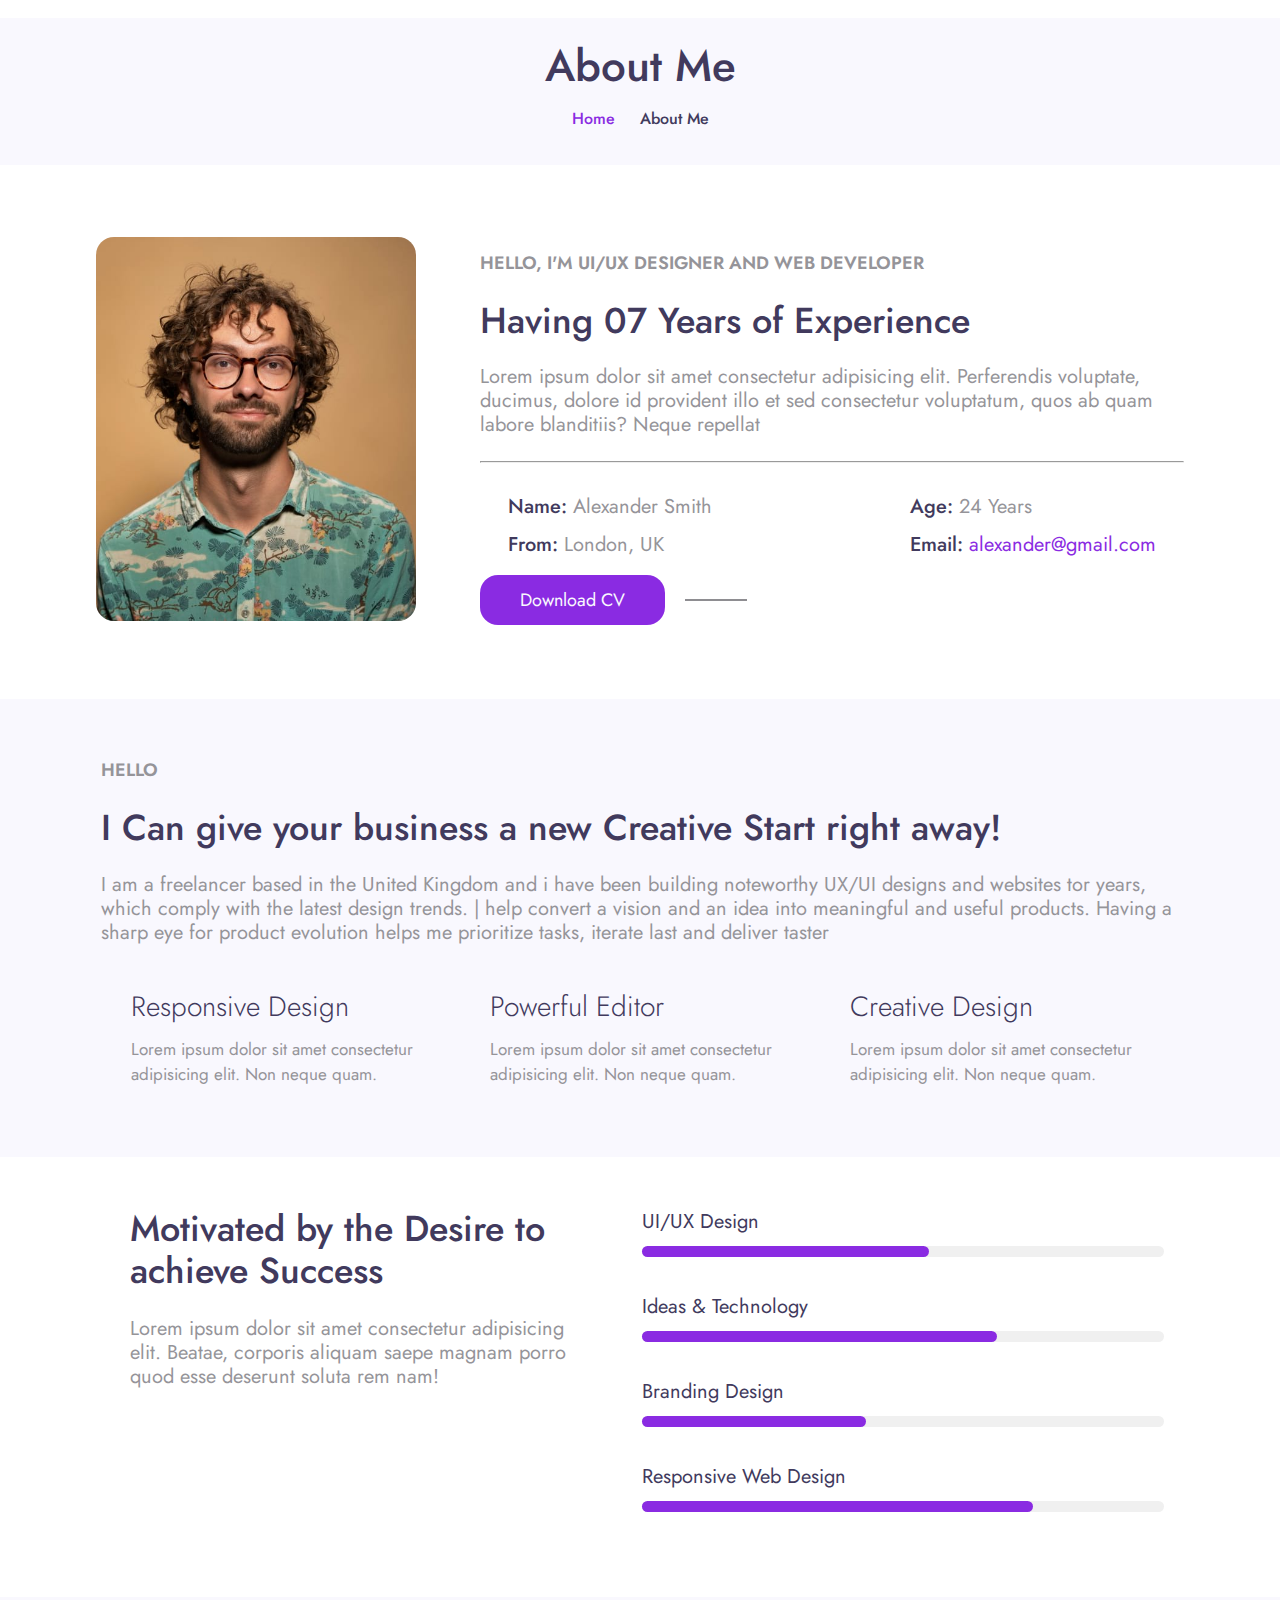
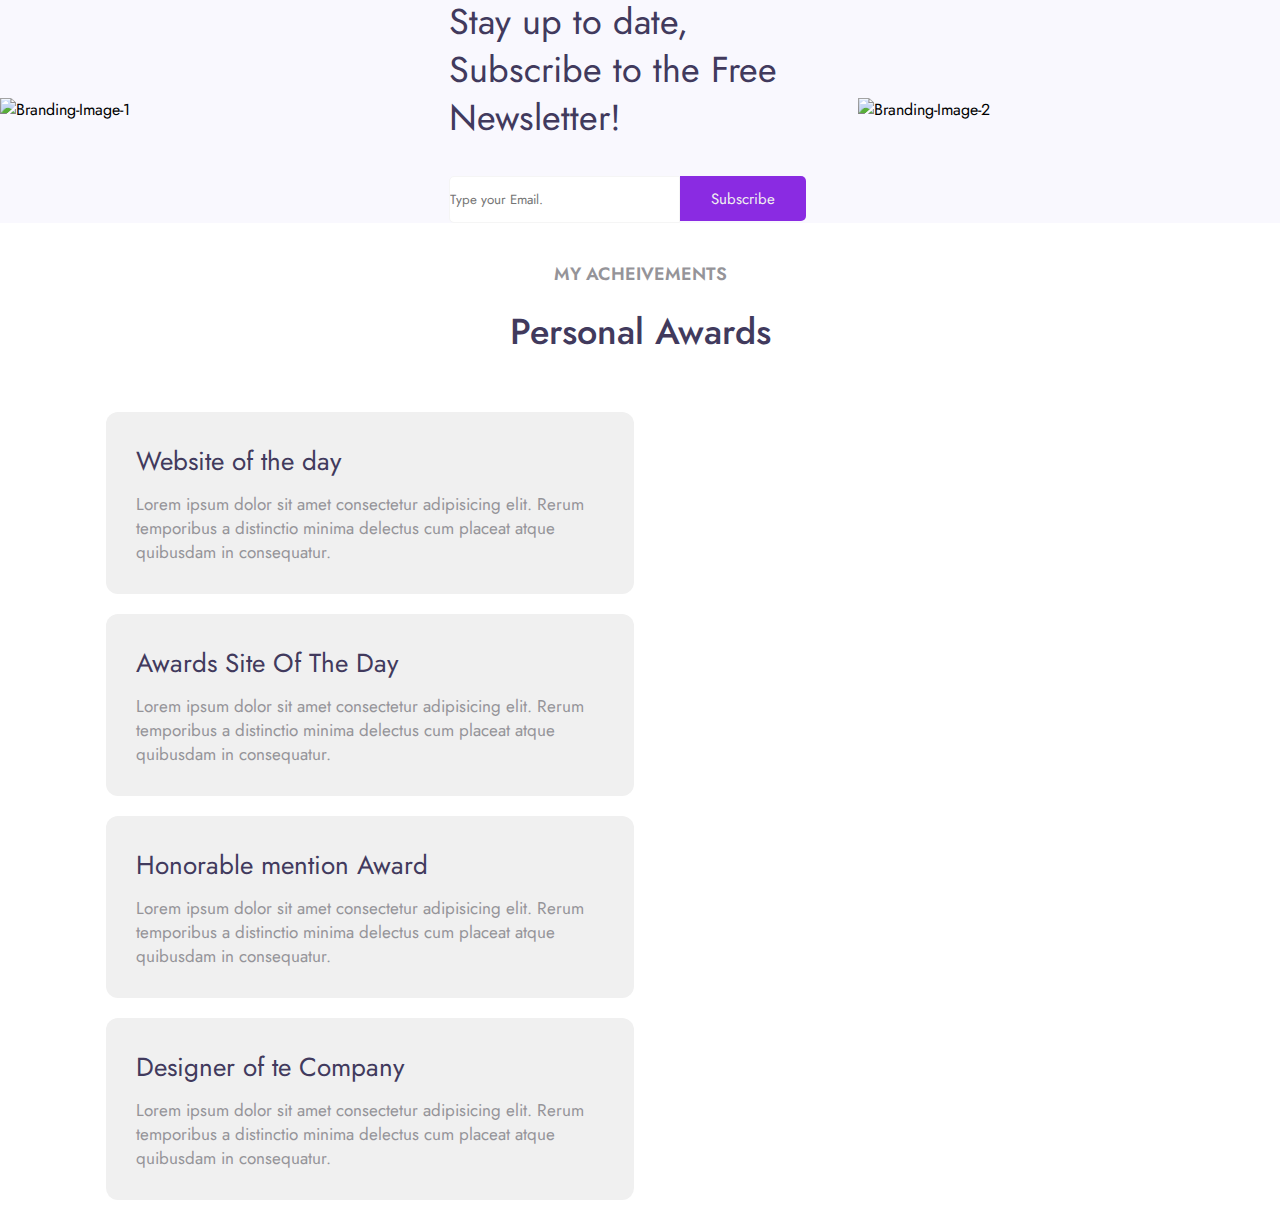
==== about.html @ d148cbe2 "Main Page and About Page Design Done" ====
<!DOCTYPE html>
<html lang="en">
  <head>
    <meta charset="UTF-8" />
    <meta name="viewport" content="width=device-width, initial-scale=1.0" />
    <title>About Me</title>
    <link rel="preconnect" href="https://fonts.googleapis.com" />
    <link rel="preconnect" href="https://fonts.gstatic.com" crossorigin />
    <link
      href="https://fonts.googleapis.com/css2?family=DM+Sans:wght@500;700&family=Great+Vibes&family=Inconsolata:wght@500;600;700;800&family=Inter:wght@500;600;700;800&family=Jost:wght@200;300;400;500;600;700&display=swap"
      rel="stylesheet"
    />
    <link
      rel="stylesheet"
      href="https://cdnjs.cloudflare.com/ajax/libs/font-awesome/6.4.0/css/all.min.css"
      integrity="sha512-iecdLmaskl7CVkqkXNQ/ZH/XLlvWZOJyj7Yy7tcenmpD1ypASozpmT/E0iPtmFIB46ZmdtAc9eNBvH0H/ZpiBw=="
      crossorigin="anonymous"
      referrerpolicy="no-referrer"
    />
    <link rel="stylesheet" href="about_style.css" />
    <link rel="stylesheet" href="style.css" />
  </head>

  <body>
    <header>
      <h1 class="header"></h1>
      <div class="about_header">
        <h2>About Me</h2>
        <div class="back_home">
          <a href=".../../index.html" style="color: blueviolet">Home</a>
          <a href="#" style="color: blueviolet"
            ><i class="fa-solid fa-arrow-right"></i
          ></a>
          <a href="#">About Me</a>
        </div>
      </div>
    </header>
    <!-- Download CV section start -->
    <section class="download-cv">
      <div class="container">
        <div class="cv">
          <div class="cv2-img">
            <img src="./images/myphoto1.jpg" alt="my-photo" />
          </div>
          <div class="my-desc">
            <h3 class="head-2">Hello, I'm UI/UX Designer and Web Developer</h3>
            <h1 class="head-1">Having 07 Years of Experience</h1>
            <p class="common-p">
              Lorem ipsum dolor sit amet consectetur adipisicing elit.
              Perferendis voluptate, ducimus, dolore id provident illo et sed
              consectetur voluptatum, quos ab quam labore blanditiis? Neque
              repellat
            </p>
            <hr />
            <div class="cv-details">
              <ul>
                <li>Name: <span>Alexander Smith</span></li>
                <li>From: <span>London, UK</span></li>
              </ul>
              <ol>
                <li>Age: <span>24 Years</span></li>
                <li>
                  Email:
                  <span style="color: blueviolet">alexander@gmail.com</span>
                </li>
              </ol>
            </div>
            <!-- <p class="clear-fix"></p> -->
            <div class="buttons">
              <div class="button">
                <a href="#">Download CV</a>
              </div>
              <div class="social-net">
                <hr class="hiphen" />
                <a href="#"><i class="fa-brands fa-twitter"></i></a>
                <a href="#"><i class="fa-brands fa-instagram"></i></a>
                <a href="#"><i class="fa-brands fa-facebook"></i></a>
                <a href="#"><i class="fa-brands fa-linkedin"></i></a>
              </div>
            </div>
          </div>
        </div>
      </div>
    </section>
    <!-- Download CV section end -->
    <!-- job-intro start -->
    <section class="job-intro">
      <div class="container">
        <div class="resume">
          <h3 class="head-2">HELLO</h3>
          <h1 class="head-1">
            I Can give your business a new Creative Start right away!
          </h1>
          <p class="common-p">
            I am a freelancer based in the United Kingdom and i have been
            building noteworthy UX/UI designs and websites tor years, which
            comply with the latest design trends. | help convert a vision and an
            idea into meaningful and useful products. Having a sharp eye for
            product evolution helps me prioritize tasks, iterate last and
            deliver taster
          </p>
          <div class="my-designs">
            <div class="designs">
              <i class="fa-solid fa-laptop"></i>
              <div class="design-details">
                <h2>Responsive Design</h2>
                <p>
                  Lorem ipsum dolor sit amet consectetur adipisicing elit. Non
                  neque quam.
                </p>
              </div>
            </div>
            <div class="designs">
              <i class="fa-solid fa-pen-to-square"></i>
              <div class="design-details">
                <h2>Powerful Editor</h2>
                <p>
                  Lorem ipsum dolor sit amet consectetur adipisicing elit. Non
                  neque quam.
                </p>
              </div>
            </div>
            <div class="designs">
              <i class="fa-solid fa-desktop"></i>
              <div class="design-details">
                <h2>Creative Design</h2>
                <p>
                  Lorem ipsum dolor sit amet consectetur adipisicing elit. Non
                  neque quam.
                </p>
              </div>
            </div>
          </div>
        </div>
      </div>
    </section>
    <!-- job-intro end -->
    <!-- progress-bar Start-->
    <section class="progress-section">
      <div class="container">
        <div class="progress-details">
          <div class="progress-1">
            <h2 class="head-1">Motivated by the Desire to achieve Success</h2>
            <p class="common-p">
              Lorem ipsum dolor sit amet consectetur adipisicing elit. Beatae,
              corporis aliquam saepe magnam porro quod esse deserunt soluta rem
              nam!
            </p>
          </div>

          <div class="skills">
            <div class="skill">
              <div class="skill-title">UI/UX Design</div>
              <div class="progress-bar">
                <div class="progress progress-ui"></div>
              </div>
            </div>
            <div class="skill">
              <div class="skill-title">Ideas & Technology</div>
              <div class="progress-bar">
                <div class="progress progress-idea"></div>
              </div>
            </div>
            <div class="skill">
              <div class="skill-title">Branding Design</div>
              <div class="progress-bar">
                <div class="progress progress-branding"></div>
              </div>
            </div>
            <div class="skill">
              <div class="skill-title">Responsive Web Design</div>
              <div class="progress-bar">
                <div class="progress progress-web"></div>
              </div>
            </div>
          </div>
        </div>
      </div>
    </section>
    <!-- progress-bar end -->
    <!-- subscribe start  -->
    <section class="subscribe">
      <div class="subscribe-branding">
        <img src="../Assignment-1/images/g5.jpg" alt="Branding-Image-1" />
      </div>
      <div class="subscribe-branding">
        <div class="subscribe-details">
          <p>Stay up to date, Subscribe to the Free Newsletter!</p>
          <input type="text" placeholder="Type your Email." /><button
            type="button"
          >
            <a href="#">Subscribe</a>
          </button>
        </div>
      </div>
      <div class="subscribe-branding">
        <img src="../Assignment-1/images/g3.jpg" alt="Branding-Image-2" />
      </div>
    </section>
    <!-- subscribe end  -->
    <!-- my achievement start  -->
    <section class="acheivements">
      <div class="container">
        <div class="achievement-head">
          <h2 class="head-2">MY ACHEIVEMENTS</h2>
          <h4 class="head-1">Personal Awards</h4>
        </div>
        <div class="my-acheivement">
          <div class="my-acheive">
            <div class="acheive">
              <i class="fa-solid fa-earth-americas"></i>
              <h4 class="head-1">Website of the day</h4>
              <p class="common-p">
                Lorem ipsum dolor sit amet consectetur adipisicing elit. Rerum
                temporibus a distinctio minima delectus cum placeat atque
                quibusdam in consequatur.
              </p>
            </div>
          </div>
          <div class="my-acheive">
            <div class="acheive">
              <i class="fa-solid fa-laptop"></i>
              <h4 class="head-1">Awards Site Of The Day</h4>
              <p class="common-p">
                Lorem ipsum dolor sit amet consectetur adipisicing elit. Rerum
                temporibus a distinctio minima delectus cum placeat atque
                quibusdam in consequatur.
              </p>
            </div>
          </div>
          <div class="my-acheive">
            <div class="acheive">
              <i class="fa-solid fa-trophy"></i>
              <h4 class="head-1">Honorable mention Award</h4>
              <p class="common-p">
                Lorem ipsum dolor sit amet consectetur adipisicing elit. Rerum
                temporibus a distinctio minima delectus cum placeat atque
                quibusdam in consequatur.
              </p>
            </div>
          </div>
          <div class="my-acheive">
            <div class="acheive">
              <i class="fa-solid fa-laptop"></i>
              <h4 class="head-1">Designer of te Company</h4>
              <p class="common-p">
                Lorem ipsum dolor sit amet consectetur adipisicing elit. Rerum
                temporibus a distinctio minima delectus cum placeat atque
                quibusdam in consequatur.
              </p>
            </div>
          </div>
        </div>
      </div>
    </section>
    <!-- my achievement end  -->
  </body>
</html>
---- about_style.css ----
* {
  margin: 0;
  padding: 0;
}

body {
  font-family: "Jost", sans-serif;
}

a {
  text-decoration: none;
}

.container {
  width: 85%;
  height: auto;
}

.header {
  background: white;
  box-shadow: 0px 3px 6px 0px #0c1a2351;
  height: 18px;
  width: auto;
}

.about_header {
  background: #f9f8fe;
  text-align: center;
  padding: 20px 0px;
}

.about_header h2 {
  color: #413a5d;
  font-size: 44px;
  line-height: 56px;
  font-weight: 500;
}

.back_home {
  padding: 12px 0px;
}

.back_home a {
  color: #413a5d;
  font-size: 16px;
  line-height: 26px;
  font-weight: 500;
}

.back_home a:hover {
  transition: 700ms;
  color: blueviolet;
}

.back_home a i {
  font-size: 12px;
  margin: 0px 10px;
  font-weight: 600;
}

.cv2-img {
  width: 68%;
  margin-right: 40px;
}

.cv2-img img {
  border-radius: 18px;
  width: 100%;
  height: 100%;
}

.cv-details {
  display: flex;
  align-items: flex-start;
  justify-content: space-between;
  margin: 20px 0px;
}

ul li,
ol li {
  margin: 10px 28px;
  list-style: none;
  color: #413a5d;
  font-size: 20px;
  line-height: 28px;
  font-weight: 500;
}

ul li span,
ol li span {
  color: #959499;
  font-weight: 400;
}

.buttons {
  display: flex;
  align-items: center;
  justify-content: flex-start;
}

.social-net {
  display: flex;
  align-items: center;
  justify-content: space-between;
}

.social-net a {
  margin-left: 28px;
  font-size: 25px;
  color: #8e8d91;
}

.social-net .hiphen {
  border: 1px solid;
  height: 2%;
  width: 60px;
  margin: 0px 20px;
  color: #8e8d91;
}

.job-intro {
  background: #f9f8fe;
}

.my-designs {
  display: flex;
  align-items: center;
  justify-content: space-between;
  margin-top: 32px;
}

.designs {
  display: flex;
  align-items: baseline;
  justify-content: space-between;
}

.designs i {
  color: blueviolet;
  font-size: 28px;
}

.design-details {
  margin-left: 30px;
}

.design-details h2 {
  color: #413a5d;
  font-size: 28px;
  line-height: 40px;
  font-weight: 300;
}

.resume .design-details p {
  margin: 0px 0px;
  font-size: 17px;
  font-weight: 400;
  line-height: 25px;
  color: #959499;
}

/* progress bar  */

.progress-details {
  display: flex;
  align-items: flex-start;
  justify-content: space-between;
}

.progress-1 {
  width: 42%;
  margin: 50px auto;
}

.progress-1 p {
  margin-top: 16px;
  padding-top: 10px;
}

.skills {
  width: 48%;
  margin: 50px 20px;
}

.skill {
  margin-bottom: 20px;
}

.skill-title {
  color: #413a5d;
  font-size: 20px;
  font-weight: 400px;
  margin-bottom: 10px;
}

.progress-bar {
  background-color: #f0f0f0;
  height: 11px;
  border-radius: 10px;
  margin-bottom: 35px;
  position: relative;
}

.progress {
  background-color: blueviolet;
  height: 100%;
  border-radius: 15px;
  /* width: 70%; */
  transition: width 0.5s ease;
}

.progress-ui {
  width: 55%;
}

.progress-idea {
  width: 68%;
}

.progress-branding {
  width: 43%;
}

.progress-web {
  width: 75%;
}

/* Subscribe  */

.subscribe {
  display: flex;
  align-items: center;
  justify-content: space-between;
  background-color: #f9f8fe;
}

.subscribe-branding {
  width: 33%;
  height: auto;
}

.subscribe-branding img {
  width: 100%;
  height: 100%;
}

.subscribe-branding .subscribe-details {
  margin: 0px 20px;
}

.subscribe-details p {
  color: #413a5d;
  font-size: 36px;
  font-weight: 400;
  line-height: 48px;
  margin-bottom: 35px;
}

.subscribe-details input {
  border-radius: 5px 0px 0px 5px;
  height: 45px;
  width: 60%;
  border: 1px solid whitesmoke;
}

.subscribe-details button {
  font-size: 15px;
  height: 45px;
  width: 33%;
  background-color: blueviolet;
  border-radius: 0px 5px 5px 0px;
  border: none;
}

.subscribe-details button a {
  color: #f0f0f0;
}

.acheivements {
  margin: 20px 0px;
}

.achievement-head {
  margin: 20px 0px;
  padding: 20px 0px;
  text-align: center;
}

.my-acheivement {
  display: flex;
  flex-direction: row;
  flex-wrap: wrap;
  align-items: center;
  justify-content: space-between;
}

.my-acheive {
  background-color: #f0f0f0;
  border-radius: 12px;
  margin: 10px;
  padding: 30px;
  width: 43%;
}

.my-acheive i {
  font-size: 22px;
  color: blueviolet;
  margin-bottom: 20px;
}

.my-acheivement .my-acheive h4 {
  font-size: 26px;
  line-height: 38px;
  font-weight: 400;
  margin-bottom: 12px;
}

.my-acheivement .my-acheive p {
  font-size: 17px;
  left: 23px;
}
---- style.css ----
* {
  margin: 0;
  padding: 0;
  font-family: "Jost", sans-serif;
}

.header {
  background: white;
  box-shadow: 0px 3px 6px 0px #0c1a2351;
  /* font-family: 'DM Sans', sans-serif; */
  /* font-family: 'Inconsolata', monospace; */
  /* font-family: 'Inter', sans-serif; */
  font-family: "Jost", sans-serif;
}

a {
  text-decoration: none;
}

.common-p {
  font-size: 20px;
  font-weight: 400;
  line-height: 24px;
  color: #959499;
}

.container {
  width: 85%;
  margin: 0 auto;
}

.nav-bar {
  display: flex;
  align-items: center;
  justify-content: space-between;
  height: 80px;
}

.nav-items a {
  margin-left: 24px;
  color: #413a5d;
  font-size: 18px;
  line-height: 30px;
  font-weight: 500;
}

.nav-items a:hover {
  color: blueviolet;
}

.logo {
  font-weight: 500;
  font-size: 38px;
  line-height: 52px;
}

.logo a {
  color: blueviolet;
}

/* .introduction css start  */

.introduction {
  background-color: #f9f8fe;
}

.intro {
  display: flex;
  align-items: center;
  justify-content: space-between;
}

.intro-info {
  width: 50%;
  margin-right: 30px;
  /* font-family: 'Jost', sans-serif; */
}

.intro-info h4 {
  color: #959499;
  font-size: 20px;
  font-weight: 500;
  line-height: 22px;
  margin-bottom: 15px;
}

.intro-info .my-name {
  width: 60%;
  font-size: 50px;
  font-weight: 500;
  color: #413a5d;
  line-height: 62px;
}

.intro-info .my-name span {
  font-weight: 300;
}

.intro-info .description {
  margin: 20px 0px 35px 0px;
  padding-right: 15px;
}

.intro-info a {
  margin-right: 22px;
}

.button {
  border-radius: 18px;
  font-size: 18px;
  font-weight: 400;
  line-height: 22px;
}

.intro-info .btn-primary {
  margin-top: 15px;
  color: whitesmoke;
  padding: 16px 45px;
  background-color: blueviolet;
}

.intro-info .btn-secondary {
  border: 2px solid blueviolet;
  padding: 15px 45px;
}

.intro-img {
  width: 480px;
  height: 480px;
  margin-right: 30px;
}

.intro-img img {
  width: 100%;
  height: 100%;
}

/* .introduction css end  */

/* .who-am-i css start  */

.who-am-i {
  background-color: white;
}

.cv {
  display: flex;
  align-items: center;
  justify-content: space-around;
  margin: 40px 0px;
  padding: 32px 0px;
}

.cv-img {
  width: 95%;
  margin-right: 40px;
}

.cv-img img {
  border-radius: 18px;
  width: 100%;
  height: 100%;
}

.cv .my-desc {
  margin-left: 24px;
}

.head-2 {
  color: #959499;
  font-size: 18px;
  font-weight: 600;
  line-height: 22px;
  padding-bottom: 10px;
  margin-bottom: 15px;
  text-transform: uppercase;
}

.head-1 {
  color: #413a5d;
  font-size: 36px;
  font-weight: 500;
  line-height: 42px;
  margin-bottom: 10px;
}

.cv .my-desc p {
  margin: 14px 0px;
  padding: 10px 0px;
}

.clear-fix {
  clear: both;
}

.my-desc .button a {
  background-color: blueviolet;
  color: #f9f8fe;
  padding: 12px 40px;
  border-radius: 18px;
}

/* .who-am-i css End  */

/* .my-resume css start  */

.my-resume {
  background-color: #f9f8fe;
}

.resume {
  padding: 60px 5px;
}

.resume p {
  margin: 15px 0px;
  padding: 10px 0px;
}

.resume .button a {
  background-color: blueviolet;
  color: #f9f8fe;
  margin-top: 20px;
  padding: 12px 40px;
  border-radius: 18px;
}

/* .my-resume css end  */

/* Sercices css start  */

.services-title {
  margin-top: 25px;
  padding-top: 30px;
  text-align: center;
}

.service-cards {
  display: flex;
  justify-content: space-between;
  align-items: center;
  margin-top: 25px;
}

.service-card {
  background-color: #f9f8fe;
  margin-left: 25px;
  border-radius: 15px;
  padding: 30px;
}

.card-img {
  margin-bottom: 7px;
  display: flex;
  align-items: center;
  justify-content: space-between;
}

.service-card .card-img h2 {
  font-size: 56px;
  font-weight: 400;
  color: #edecf4;
}

.service-card .card-img i {
  font-size: 35px;
  font-weight: 600;
  color: blueviolet;
}

.service-card .card-txt h2 {
  color: #413a5d;
  margin: 8px 0px;
}

.service-card .card-txt p {
  margin: 8px 0px;
}

.service-card .card-txt a {
  position: relative;
}

.service-card .card-txt a::after {
  position: absolute;
  left: 0;
  bottom: -6px;
  content: "";
  height: 3px;
  width: 100%;
  background-color: blueviolet;
  border-radius: 5px;
}

.service-view {
  margin-top: 30px;
  padding: 20px;
  text-align: center;
}

.service-view a {
  display: block;
  margin: 10px 0px;
  font-size: 18px;
}

.circle-1 {
  color: blueviolet;
  margin-left: 5px;
  font-size: 12px;
}

.circle-2 {
  color: #edecf4;
  margin-left: 5px;
  font-size: 12px;
}

.service-view a .service-all {
  font-size: 16px;
  color: #413a5d;
  font-weight: 600;
}

/* Sercices css end  */

/* Happy Clients css start  */

.happy-clients {
  background-color: #f9f8fe;
}

.running-jobs {
  display: flex;
  align-items: center;
  justify-content: space-between;
}

.jobs-card {
  text-align: center;
  padding: 70px;
}

.running-jobs .jobs-card i {
  color: blueviolet;
  font-size: 40px;
}

.running-jobs .jobs-card h2 {
  font-size: 48px;
  color: #413a5d;
  margin-top: 20px;
  font-weight: 600;
}

.jobs-card .common-head {
  font-size: 18px;
  font-weight: 500;
  line-height: 24px;
  color: #959499;
  margin-top: 10px;
}

/* Happy Clients css end  */

/* testimonial css start  */

.testimonial-head {
  margin-top: 25px;
  padding-top: 30px;
  text-align: center;
}

.testimonial-cards {
  display: flex;
  align-items: center;
  justify-content: space-around;
  margin-top: 30px;
}

.testimonial-cards .testi-card {
  width: 48%;
  background-color: #f9f8fe;
  border-radius: 15px;
}

.testi-card blockquote {
  display: block;
  font-size: 20px;
  position: relative;
  padding: 28px;
}

.quote-p {
  color: #959499;
  font-size: 22px;
}

.testi-card blockquote::before {
  content: "\201c";
  position: absolute;
  top: 10px;
  left: 5px;
  font-size: 48px;
  font-family: "Times New Roman", Times, serif;
  font-weight: 600;
  color: blueviolet;
}

.testi-card blockquote cite {
  display: flex;
  padding-top: 15px;
  font-style: normal;
  align-items: center;
}

.testi-card blockquote .cite-img {
  width: 25%;
  height: auto;
}

.testi-card blockquote cite img {
  border-radius: 50%;
  width: 80px;
  height: 80px;
}

.testi-card blockquote cite .cite-txt h2 {
  font-size: 22px;
  color: #413a5d;
}

.testi-card blockquote cite .cite-txt p {
  color: #959499;
  font-size: 18px;
}

.testimonial-foot {
  margin: 25px 0 30px 0;
  padding-top: 20px;
  text-align: center;
}

/* testimonial css end  */

/* Business ads css start  */

.business-ads {
  background-color: #f9f8fe;
  text-align: center;
  padding: 40px;
  position: relative;
}

.business-ads .container h1 {
  padding: 60px 30px 10px 15px;
}

.business-ads .container p {
  margin: 0px 40px;
  padding: 0px 40px 15px 40px;
  font-size: 22px;
  line-height: 26px;
}

.business-ads .container img {
  width: 70%;
  border-radius: 15px;
  margin: 0px 15px;
}

.business-ads .container .overlay i {
  font-size: 70px;
  background-color: blueviolet;
  color: #f8f5ffeb;
  position: absolute;
  top: 60%;
  left: 47%;
  border-radius: 52%;
}

/* Business ads css end  */

/* Get in touch css Start  */

.get-in-touch {
  margin: 22px;
  padding: 15px;
  text-align: center;
}

/* Get in touch css end  */
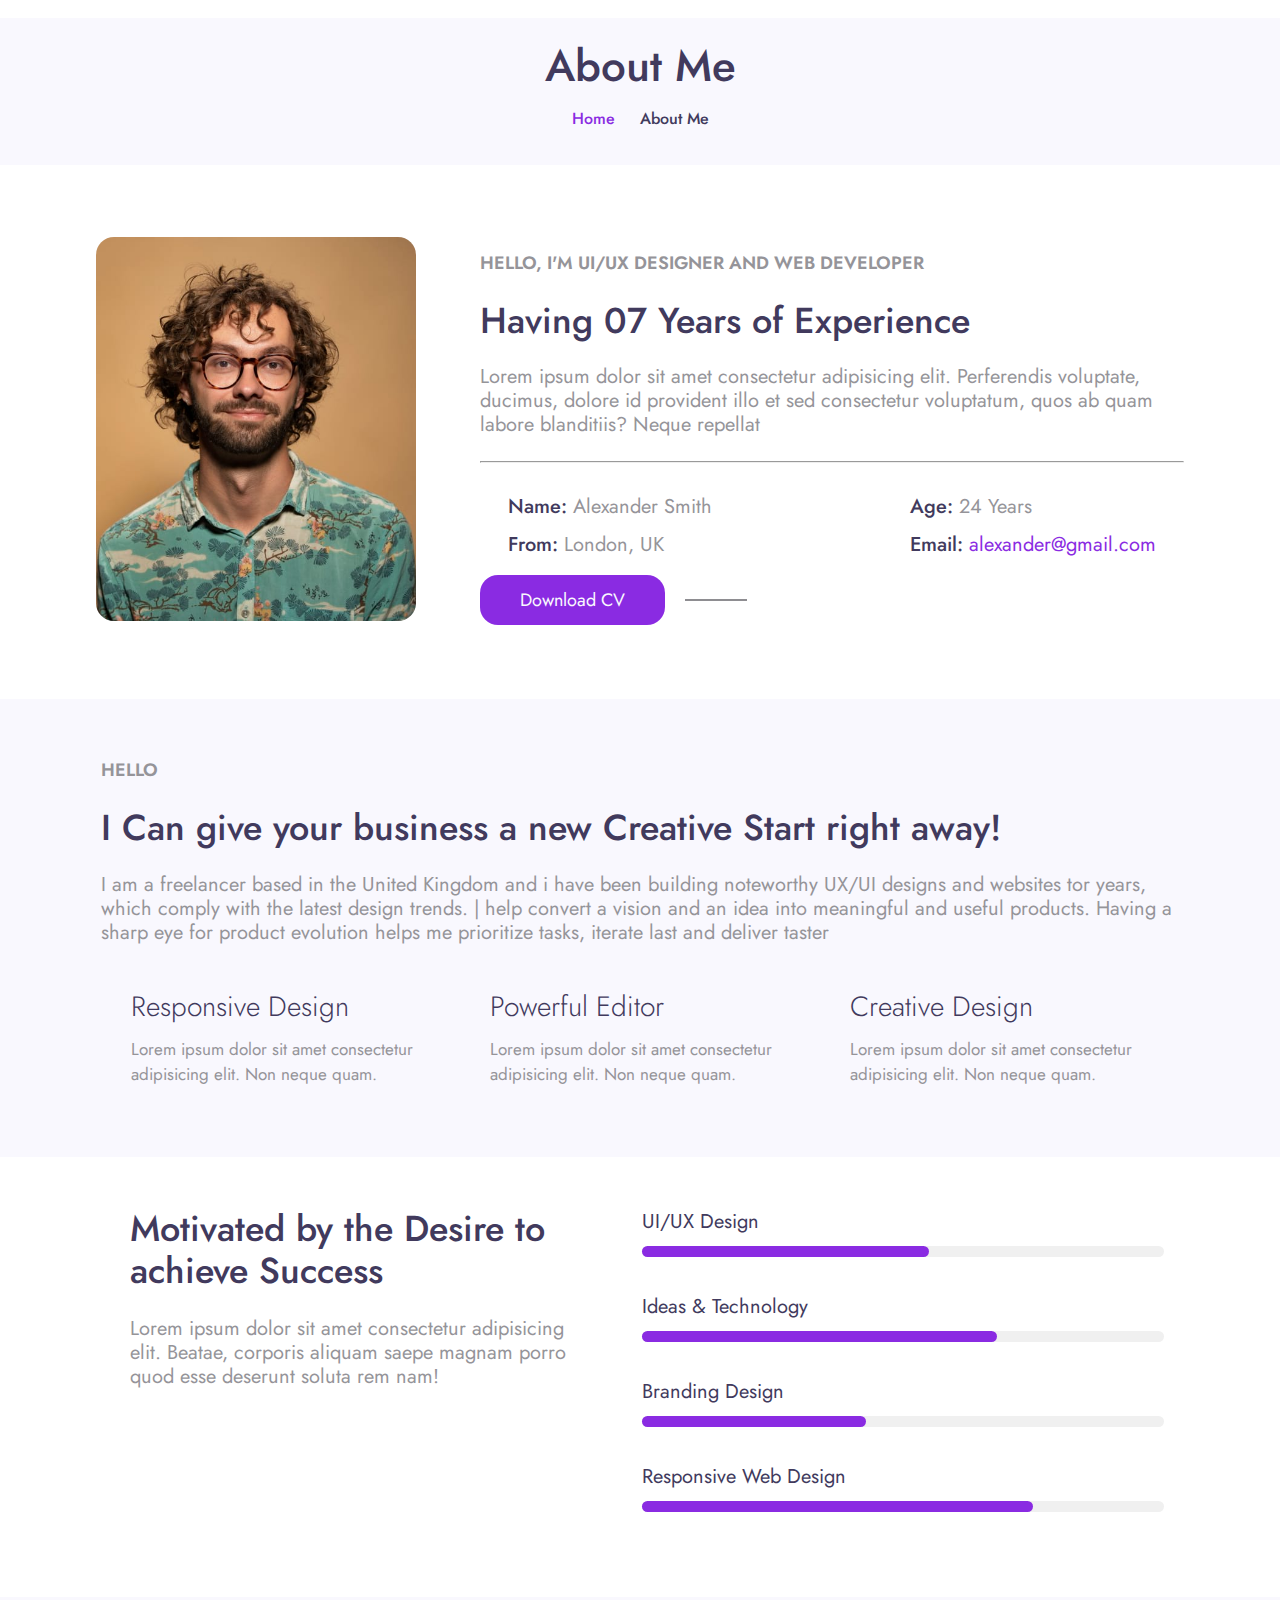
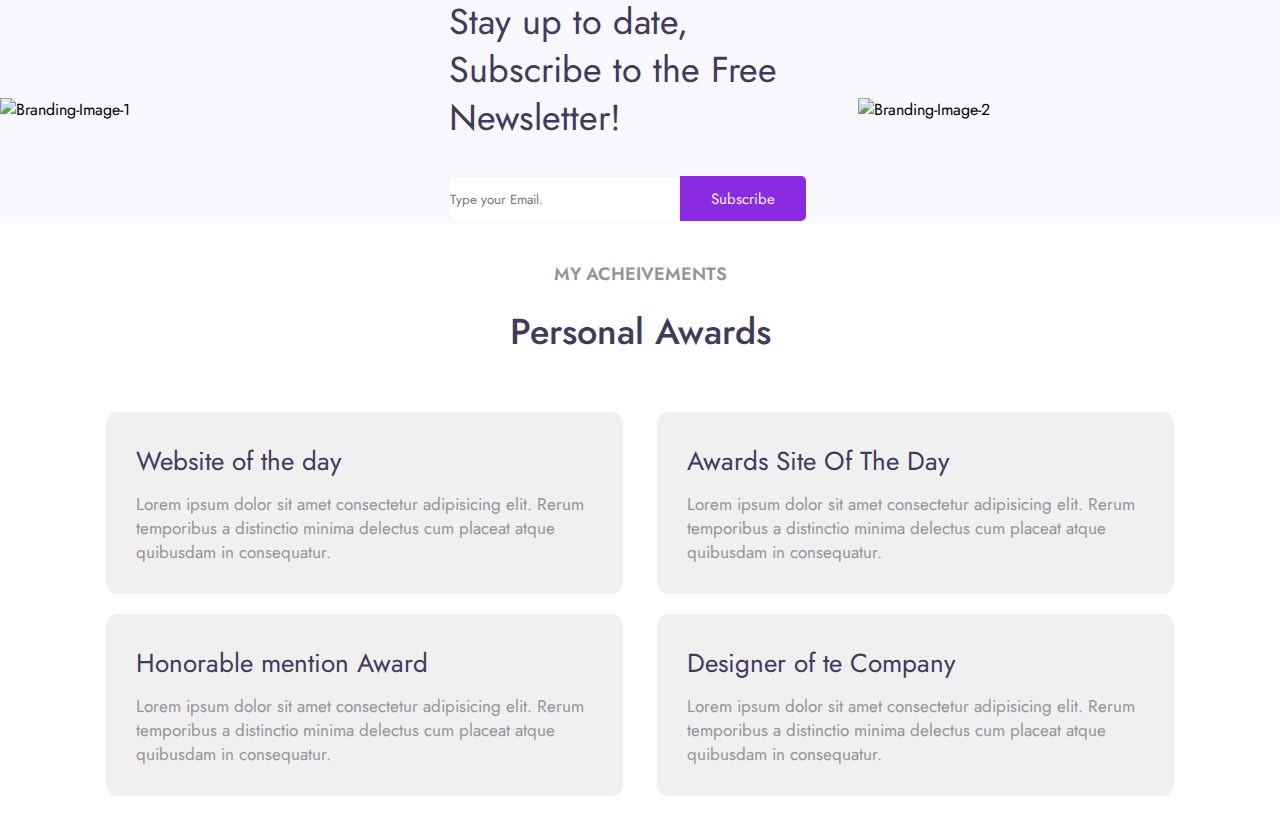
==== commit 7d963087: "title update" ====
--- a/about.html
+++ b/about.html
@@ -3,7 +3,7 @@
   <head>
     <meta charset="UTF-8" />
     <meta name="viewport" content="width=device-width, initial-scale=1.0" />
-    <title>About Me</title>
+    <title>Alexander - About Me</title>
     <link rel="preconnect" href="https://fonts.googleapis.com" />
     <link rel="preconnect" href="https://fonts.gstatic.com" crossorigin />
     <link
@@ -181,7 +181,10 @@
     <!-- subscribe start  -->
     <section class="subscribe">
       <div class="subscribe-branding">
-        <img src="../Assignment-1/images/g5.jpg" alt="Branding-Image-1" />
+        <img
+          src="../Alexander-Portfolio/images/g5.jpg"
+          alt="Branding-Image-1"
+        />
       </div>
       <div class="subscribe-branding">
         <div class="subscribe-details">
@@ -194,7 +197,10 @@
         </div>
       </div>
       <div class="subscribe-branding">
-        <img src="../Assignment-1/images/g3.jpg" alt="Branding-Image-2" />
+        <img
+          src="../Alexander-Portfolio/images/g3.jpg"
+          alt="Branding-Image-2"
+        />
       </div>
     </section>
     <!-- subscribe end  -->
--- a/about_style.css
+++ b/about_style.css
@@ -299,7 +299,7 @@
   border-radius: 12px;
   margin: 10px;
   padding: 30px;
-  width: 43%;
+  width: 42%;
 }
 
 .my-acheive i {
--- a/style.css
+++ b/style.css
@@ -112,14 +112,13 @@
   line-height: 22px;
 }
 
-.intro-info .btn-primary {
-  margin-top: 15px;
+.btn-primary {
   color: whitesmoke;
   padding: 16px 45px;
   background-color: blueviolet;
 }
 
-.intro-info .btn-secondary {
+.btn-secondary {
   border: 2px solid blueviolet;
   padding: 15px 45px;
 }
@@ -191,6 +190,7 @@
 
 .clear-fix {
   clear: both;
+  height: 20px;
 }
 
 .my-desc .button a {
@@ -489,4 +489,13 @@
   text-align: center;
 }
 
+.touch-btn {
+  margin-top: 30px;
+  padding-top: 20px;
+}
+
+.get-in-touch .touch-btn a {
+  margin-right: 22px;
+}
+
 /* Get in touch css end  */
